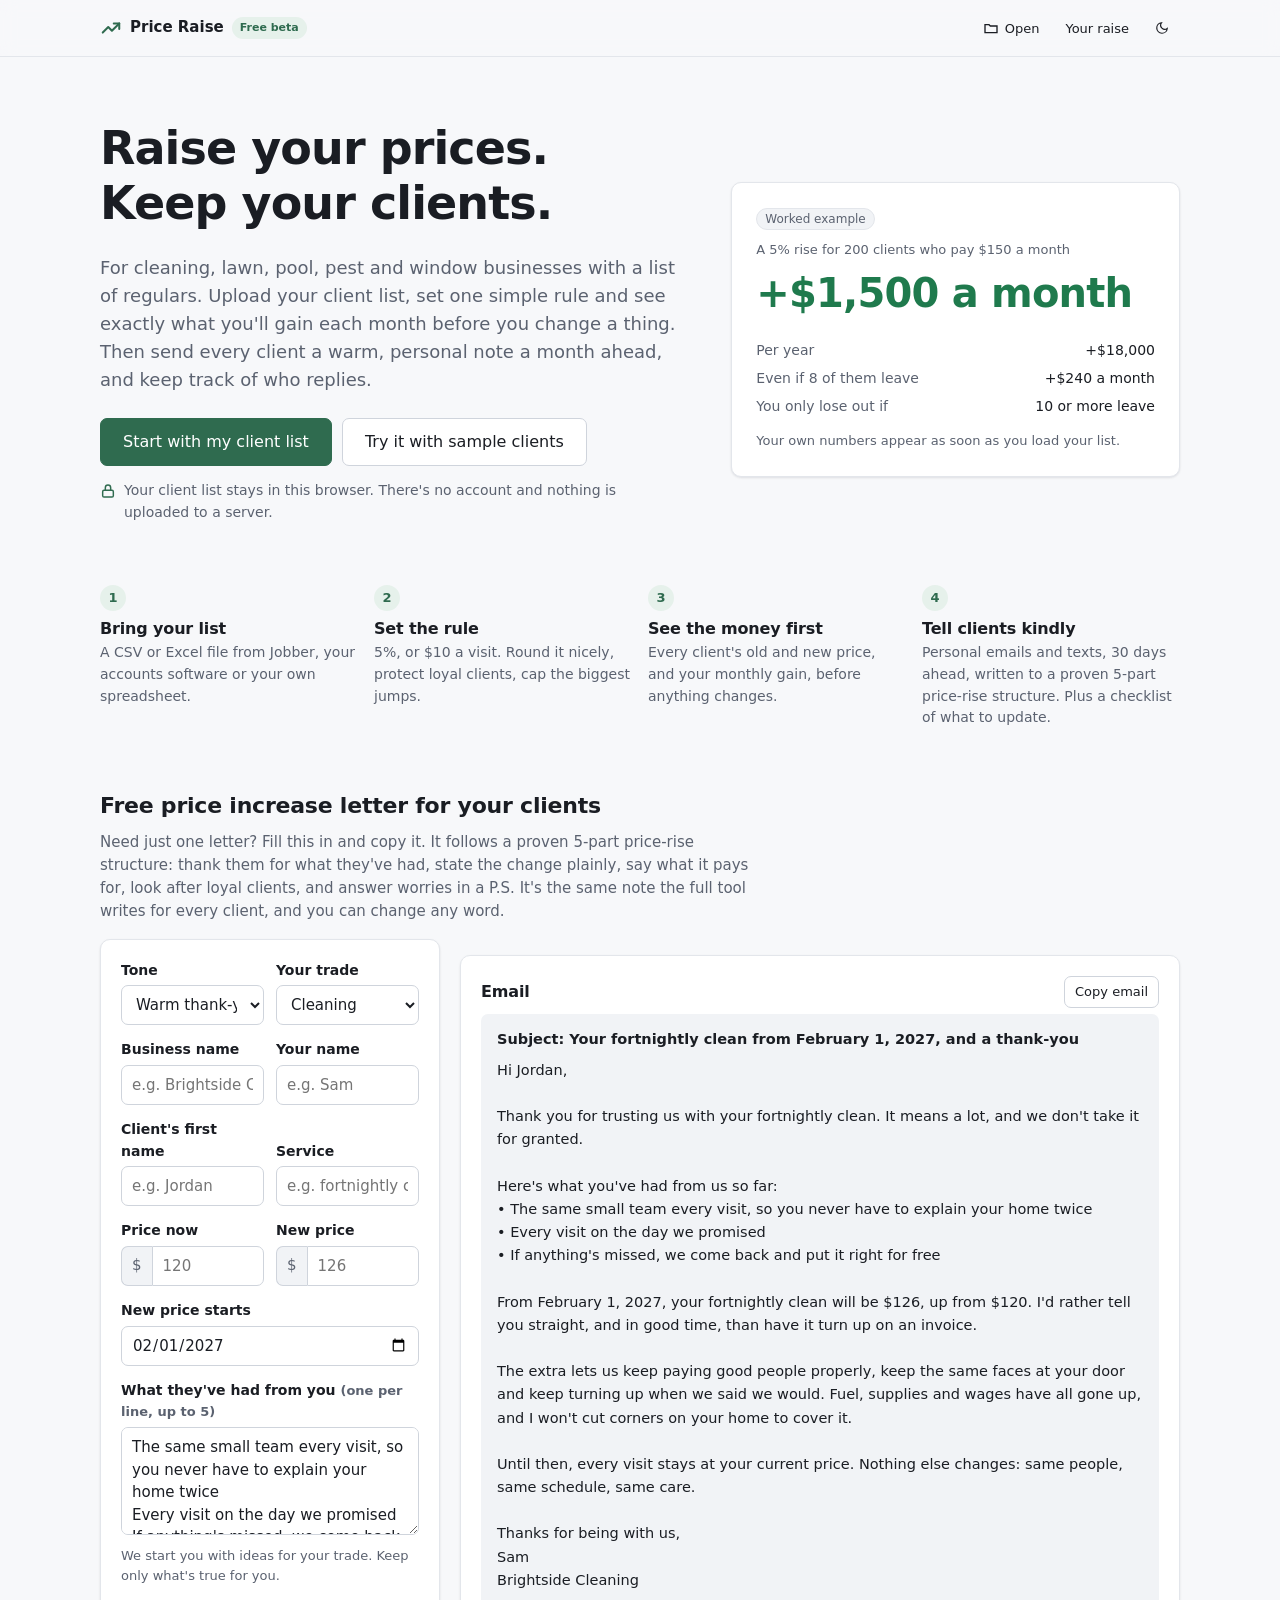
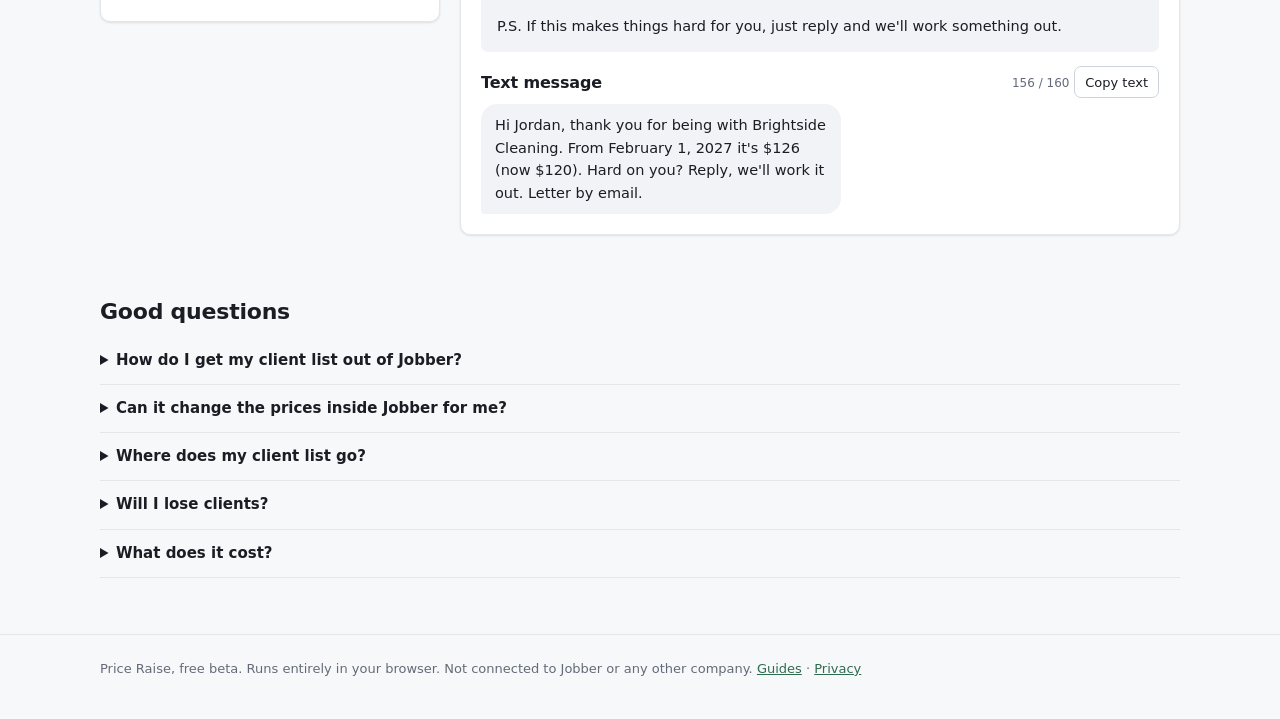
==== index.html @ 4182b781 "Publish Price Raise (built 2026-11-10)" ====
<!doctype html>
<html lang="en">
<head>
<meta charset="utf-8">
<meta name="viewport" content="width=device-width, initial-scale=1">
<title>Price Raise: raise prices for recurring clients, kindly</title>
<meta name="description" content="Raise prices across all your recurring clients in minutes. See the extra revenue first, send each client a warm, personal notice and track who pushes back. Free price increase letter generator included.">
<link rel="stylesheet" href="css/app.css">
<script>try { const t = localStorage.getItem('pr-theme'); if (t) document.documentElement.dataset.theme = t; } catch (e) {}</script>
<link rel="canonical" href="https://suhaibusiness.github.io/price-raise/">
<meta name="theme-color" content="#2f6b4f">
<link rel="icon" href="favicon.svg" type="image/svg+xml">
<link rel="apple-touch-icon" href="apple-touch-icon.png">
<meta property="og:type" content="website">
<meta property="og:site_name" content="Price Raise">
<meta property="og:title" content="Price Raise: raise prices for recurring clients, kindly">
<meta property="og:description" content="Raise prices across all your recurring clients in minutes. See the extra revenue first, send each client a warm, personal notice and track who pushes back. Free price increase letter generator included.">
<meta property="og:url" content="https://suhaibusiness.github.io/price-raise/">
<meta property="og:image" content="https://suhaibusiness.github.io/price-raise/og.png">
<meta property="og:image:width" content="1200">
<meta property="og:image:height" content="630">
<meta property="og:image:alt" content="Price Raise: Raise prices across your recurring clients kindly: see the money first, send personal notices, track the replies. Free beta.">
<meta name="twitter:card" content="summary_large_image">
<script type="application/ld+json">{"@context":"https://schema.org","@type":"SoftwareApplication","name":"Price Raise","description":"Raise prices across your recurring clients kindly: see the money first, send personal notices, track the replies. Free beta.","url":"https://suhaibusiness.github.io/price-raise/","applicationCategory":"BusinessApplication","operatingSystem":"Any (runs in a web browser)","isAccessibleForFree":true,"offers":{"@type":"Offer","price":"0","priceCurrency":"USD"},"creator":{"@type":"Person","name":"Suhaib Akmal"},"image":"https://suhaibusiness.github.io/price-raise/og.png"}</script>
</head>
<body>
<header class="top">
  <div class="wrap">
    <a class="brand" href="#/">
      <svg width="22" height="22" viewBox="0 0 24 24" fill="none" stroke="currentColor" stroke-width="2.2" stroke-linecap="round" stroke-linejoin="round" aria-hidden="true"><path d="M3 17l6-6 4 4 8-8"/><path d="M15 7h6v6"/></svg>
      Price Raise <span class="pill">Free beta</span>
    </a>
    <nav aria-label="Main">
      <span id="project-actions" class="hidden">
        <button class="btn ghost sm" id="save-project" title="Save your work as a file you can open later"><svg width="16" height="16" viewBox="0 0 24 24" fill="none" stroke="currentColor" stroke-width="2" aria-hidden="true"><path d="M12 3v12m0 0l-4-4m4 4l4-4M4 17v3h16v-3"/></svg><span class="lbl">Save</span></button>
      </span>
      <button class="btn ghost sm" id="open-project" title="Open a saved project file"><svg width="16" height="16" viewBox="0 0 24 24" fill="none" stroke="currentColor" stroke-width="2" aria-hidden="true"><path d="M3 7h6l2 2h10v10H3z"/></svg><span class="lbl">Open</span></button>
      <input type="file" id="project-file" accept=".json,application/json" class="hidden">
      <a class="btn ghost sm" href="#/app" id="nav-app"><span>Your raise</span></a>
      <button class="btn ghost sm icon-btn" id="theme" aria-label="Switch light or dark"><svg width="18" height="18" viewBox="0 0 24 24" fill="none" stroke="currentColor" stroke-width="2" aria-hidden="true"><path d="M21 12.8A9 9 0 1111.2 3a7 7 0 009.8 9.8z"/></svg></button>
    </nav>
  </div>
</header>

<main id="home">
  <div class="wrap">
    <section class="hero">
      <div>
        <h1>Raise your prices.<br>Keep your clients.</h1>
        <p class="lead">For cleaning, lawn, pool, pest and window businesses with a list of regulars. Upload your client list, set one simple rule and see exactly what you'll gain each month before you change a thing. Then send every client a warm, personal note a month ahead, and keep track of who replies.</p>
        <div class="ctas">
          <a class="btn primary lg" href="#/app">Start with my client list</a>
          <button class="btn lg" data-action="sample">Try it with sample clients</button>
        </div>
        <p class="privacy"><svg width="16" height="16" viewBox="0 0 24 24" fill="none" stroke="currentColor" stroke-width="2.2" aria-hidden="true"><rect x="4" y="11" width="16" height="10" rx="2"/><path d="M8 11V7a4 4 0 018 0v4"/></svg>
          <span>Your client list stays in this browser. There's no account and nothing is uploaded to a server.</span></p>
      </div>
      <div class="card promise" aria-label="Worked example">
        <span class="chip">Worked example</span>
        <p class="muted small" style="margin:10px 0 2px">A 5% rise for 200 clients who pay $150 a month</p>
        <div class="big num">+$1,500 a month</div>
        <dl class="num">
          <dt>Per year</dt><dd>+$18,000</dd>
          <dt>Even if 8 of them leave</dt><dd>+$240 a month</dd>
          <dt>You only lose out if</dt><dd>10 or more leave</dd>
        </dl>
        <p class="muted small" style="margin:14px 0 0">Your own numbers appear as soon as you load your list.</p>
      </div>
    </section>

    <ol class="steps4">
      <li><h3>Bring your list</h3><p>A CSV or Excel file from Jobber, your accounts software or your own spreadsheet.</p></li>
      <li><h3>Set the rule</h3><p>5%, or $10 a visit. Round it nicely, protect loyal clients, cap the biggest jumps.</p></li>
      <li><h3>See the money first</h3><p>Every client's old and new price, and your monthly gain, before anything changes.</p></li>
      <li><h3>Tell clients kindly</h3><p>Personal emails and texts, 30 days ahead, written to a proven 5-part price-rise structure. Plus a checklist of what to update.</p></li>
    </ol>

    <section class="block" id="letter">
      <h2>Free price increase letter for your clients</h2>
      <p class="muted" style="max-width:44em">Need just one letter? Fill this in and copy it. It follows a proven 5-part price-rise structure: thank them for what they've had, state the change plainly, say what it pays for, look after loyal clients, and answer worries in a P.S. It's the same note the full tool writes for every client, and you can change any word.</p>
      <div class="gen">
        <form class="card" id="gen-form" autocomplete="off">
          <div class="row">
            <div class="field"><label for="g-tone">Tone</label><select id="g-tone"></select></div>
            <div class="field"><label for="g-trade">Your trade</label><select id="g-trade"></select></div>
          </div>
          <div class="row">
            <div class="field"><label for="g-business">Business name</label><input type="text" id="g-business" placeholder="e.g. Brightside Cleaning"></div>
            <div class="field"><label for="g-owner">Your name</label><input type="text" id="g-owner" placeholder="e.g. Sam"></div>
          </div>
          <div class="row">
            <div class="field"><label for="g-first">Client's first name</label><input type="text" id="g-first" placeholder="e.g. Jordan"></div>
            <div class="field"><label for="g-service">Service</label><input type="text" id="g-service" placeholder="e.g. fortnightly clean"></div>
          </div>
          <div class="row">
            <div class="field"><label for="g-old">Price now</label><div class="prefix"><span>$</span><input type="number" id="g-old" min="0" step="0.01" placeholder="120"></div></div>
            <div class="field"><label for="g-new">New price</label><div class="prefix"><span>$</span><input type="number" id="g-new" min="0" step="0.01" placeholder="126"></div></div>
          </div>
          <div class="field"><label for="g-date">New price starts</label><input type="date" id="g-date"></div>
          <div class="field"><label for="g-wins">What they've had from you <span class="muted small">(one per line, up to 5)</span></label><textarea id="g-wins" rows="4"></textarea><div class="hint">We start you with ideas for your trade. Keep only what's true for you.</div></div>
        </form>
        <div class="card" aria-live="polite">
          <div class="copy-row" style="margin-top:0"><h3 style="margin:0">Email</h3><button class="btn sm" type="button" data-copy="gen-email">Copy email</button></div>
          <div class="letter" id="gen-email"></div>
          <div class="copy-row"><h3 style="margin:0">Text message</h3><span><span class="count" id="gen-sms-count"></span> <button class="btn sm" type="button" data-copy="gen-sms">Copy text</button></span></div>
          <div class="sms-bubble" id="gen-sms"></div>
        </div>
      </div>
    </section>

    <section class="block faq">
      <h2>Good questions</h2>
      <details><summary>How do I get my client list out of Jobber?</summary>
        <p>Jobber's client export doesn't include prices, because prices live on your recurring jobs. Use the Recurring Jobs report instead: Insights, then Reports, then Recurring jobs, then Export to CSV. Jobber emails you the file. Load it here and the columns are matched for you.</p></details>
      <details><summary>Can it change the prices inside Jobber for me?</summary>
        <p>Not yet. Jobber's help pages don't describe a way to update existing recurring job prices by import, so we won't pretend. You get a checklist of exactly which clients to edit, to what price and from which date.</p></details>
      <details><summary>Where does my client list go?</summary>
        <p>Nowhere. Everything runs in your browser. Your work is kept on this computer, and you can save it as a project file to open again later.</p></details>
      <details><summary>Will I lose clients?</summary>
        <p>Some owners lose one or two. The churn check shows how many could leave before the raise stops paying off, so you can choose a number you're comfortable with. A kind note sent early makes the biggest difference.</p></details>
      <details><summary>What does it cost?</summary>
        <p>It's free while it's in beta.</p></details>
    </section>
  </div>
  <footer><div class="wrap">Price Raise, free beta. Runs entirely in your browser. Not connected to Jobber or any other company. <a href="guides/">Guides</a> · <a href="privacy.html">Privacy</a></div></footer>
</main>

<main id="app" class="app hidden">
  <div class="wrap">
    <ol class="stepper" id="stepper" aria-label="Steps"></ol>
    <div id="sample-banner" class="sample-banner hidden" role="status"></div>
    <div id="panel"></div>
  </div>
</main>

<div id="print-summary"></div>
<div id="toast" class="toast hidden" role="status" aria-live="polite"></div>
<script type="module" src="js/app.js"></script>
</body>
</html>
---- css/app.css ----
:root {
  --bg: #f7f8fa; --surface: #ffffff; --surface-2: #f1f3f6; --line: #e3e6eb; --line-strong: #cfd4dc;
  --text: #1a1d23; --text-2: #5b6270; --text-3: #646b78;
  --accent: #2f6b4f; --accent-2: #24543e; --accent-soft: #e6f1eb; --on-accent: #ffffff;
  --gain: #1f7a4d; --loss: #b4442f; --warn: #94600a; --warn-soft: #fbf1dc; --info-soft: #eaf0fb; --info: #2c5aa0;
  --radius: 10px; --radius-sm: 7px; --shadow: 0 1px 2px rgba(16,24,40,.05), 0 1px 3px rgba(16,24,40,.06);
  --font: ui-sans-serif, system-ui, -apple-system, "Segoe UI", Roboto, "Helvetica Neue", Arial, sans-serif;
  --mono: ui-monospace, "SF Mono", Consolas, monospace;
  color-scheme: light;
}
@media (prefers-color-scheme: dark) {
  :root:not([data-theme="light"]) {
    --bg: #111317; --surface: #181b20; --surface-2: #1f232a; --line: #2a2f37; --line-strong: #3a414c;
    --text: #e8eaee; --text-2: #a7aebb; --text-3: #8e95a3;
    --accent: #5fbf8f; --accent-2: #7fd3a8; --accent-soft: #19302a; --on-accent: #0c1a13;
    --gain: #6fd19d; --loss: #f08a74; --warn: #e8b85a; --warn-soft: #2e2615; --info-soft: #182338; --info: #8db2ec;
    --shadow: 0 1px 2px rgba(0,0,0,.3);
    color-scheme: dark;
  }
}
:root[data-theme="dark"] {
  --bg: #111317; --surface: #181b20; --surface-2: #1f232a; --line: #2a2f37; --line-strong: #3a414c;
  --text: #e8eaee; --text-2: #a7aebb; --text-3: #8e95a3;
  --accent: #5fbf8f; --accent-2: #7fd3a8; --accent-soft: #19302a; --on-accent: #0c1a13;
  --gain: #6fd19d; --loss: #f08a74; --warn: #e8b85a; --warn-soft: #2e2615; --info-soft: #182338; --info: #8db2ec;
  --shadow: 0 1px 2px rgba(0,0,0,.3);
  color-scheme: dark;
}

* { box-sizing: border-box; }
html { -webkit-text-size-adjust: 100%; }
body { margin: 0; background: var(--bg); color: var(--text); font: 15px/1.55 var(--font); }
a { color: var(--accent); }
h1, h2, h3 { line-height: 1.2; margin: 0 0 .5em; letter-spacing: -.01em; }
h1 { font-size: clamp(30px, 5vw, 46px); letter-spacing: -.02em; }
h2 { font-size: 22px; }
h3 { font-size: 16px; }
p { margin: 0 0 1em; }
.muted { color: var(--text-2); }
.small { font-size: 13px; }
.num { font-variant-numeric: tabular-nums; }
.gain { color: var(--gain); }
.loss { color: var(--loss); }
.hidden { display: none !important; }
:focus-visible { outline: 2px solid var(--accent); outline-offset: 2px; }
.sr-only { position: absolute; width: 1px; height: 1px; overflow: hidden; clip: rect(0 0 0 0); white-space: nowrap; }

.wrap { max-width: 1120px; margin: 0 auto; padding: 0 20px; }

/* header */
.top { position: sticky; top: 0; z-index: 20; background: color-mix(in srgb, var(--bg) 88%, transparent);
  backdrop-filter: blur(8px); border-bottom: 1px solid var(--line); }
.top .wrap { display: flex; align-items: center; gap: 12px; height: 56px; }
.brand { display: flex; align-items: center; gap: 8px; white-space: nowrap; flex-shrink: 0; font-weight: 650; color: var(--text); text-decoration: none; }
.brand svg { color: var(--accent); }
.pill { font-size: 11px; font-weight: 600; padding: 2px 8px; border-radius: 99px; background: var(--accent-soft); color: var(--accent); }
.top nav { margin-left: auto; display: flex; align-items: center; gap: 4px; }

/* buttons and fields */
.btn { display: inline-flex; align-items: center; justify-content: center; gap: 6px; min-height: 40px; padding: 8px 16px;
  border-radius: var(--radius-sm); border: 1px solid var(--line-strong); background: var(--surface); color: var(--text);
  font: 500 14px var(--font); cursor: pointer; text-decoration: none; white-space: nowrap; }
.btn:hover { background: var(--surface-2); }
.btn.primary { background: var(--accent); border-color: var(--accent); color: var(--on-accent); }
.btn.primary:hover { background: var(--accent-2); border-color: var(--accent-2); }
.btn.ghost { border-color: transparent; background: transparent; }
.btn.ghost:hover { background: var(--surface-2); }
.btn.sm { min-height: 32px; padding: 4px 10px; font-size: 13px; }
.btn.lg { min-height: 48px; padding: 10px 22px; font-size: 16px; }
.btn:disabled { opacity: .5; cursor: not-allowed; }
.icon-btn { width: 36px; padding: 0; }
input[type=text], input[type=number], input[type=date], input[type=email], input[type=search], select, textarea {
  font: 15px var(--font); color: var(--text); background: var(--surface); border: 1px solid var(--line-strong);
  border-radius: var(--radius-sm); padding: 8px 10px; min-height: 40px; width: 100%; }
textarea { line-height: 1.5; resize: vertical; }
input:focus, select:focus, textarea:focus { outline: 2px solid color-mix(in srgb, var(--accent) 45%, transparent); border-color: var(--accent); }
label { display: block; font-weight: 550; font-size: 14px; margin-bottom: 4px; }
.field { margin-bottom: 14px; }
.field .hint { font-weight: 400; color: var(--text-2); font-size: 13px; margin-top: 4px; }
.row { display: flex; gap: 12px; flex-wrap: wrap; align-items: flex-end; }
.row > * { flex: 1 1 140px; }
.row.tight > * { flex: 0 1 auto; }
.inline-input { display: flex; align-items: stretch; }
.inline-input input { border-top-right-radius: 0; border-bottom-right-radius: 0; }
.inline-input select { width: auto; border-top-left-radius: 0; border-bottom-left-radius: 0; border-left: 0; background: var(--surface-2); }
.prefix { display: flex; align-items: center; }
.prefix span { padding: 0 10px; min-height: 40px; display: flex; align-items: center; border: 1px solid var(--line-strong); border-right: 0;
  border-radius: var(--radius-sm) 0 0 var(--radius-sm); background: var(--surface-2); color: var(--text-2); }
.prefix input { border-top-left-radius: 0; border-bottom-left-radius: 0; }
.radio { display: flex; gap: 8px; align-items: flex-start; font-weight: 400; margin-bottom: 8px; cursor: pointer; }
.radio input { margin-top: 4px; accent-color: var(--accent); }
input[type=checkbox] { width: 18px; height: 18px; accent-color: var(--accent); }
input[type=range] { width: 100%; accent-color: var(--accent); }

.card { background: var(--surface); border: 1px solid var(--line); border-radius: var(--radius); padding: 20px; box-shadow: var(--shadow); }
.card + .card { margin-top: 16px; }
.note { border-radius: var(--radius-sm); padding: 10px 14px; background: var(--info-soft); color: var(--text); font-size: 14px; margin-bottom: 16px; }
.note.warn { background: var(--warn-soft); }
.note strong { font-weight: 600; }
.chip { display: inline-block; font-size: 12px; padding: 1px 8px; border-radius: 99px; background: var(--surface-2); color: var(--text-2); border: 1px solid var(--line); }
.chip.warn { background: var(--warn-soft); color: var(--warn); border-color: transparent; }

/* landing */
.hero { padding: 64px 0 40px; display: grid; grid-template-columns: 1.3fr 1fr; gap: 48px; align-items: center; }
.hero p.lead { font-size: 18px; color: var(--text-2); max-width: 34em; }
.hero .ctas { display: flex; gap: 10px; flex-wrap: wrap; margin: 24px 0 14px; }
.privacy { display: flex; gap: 8px; align-items: flex-start; font-size: 14px; color: var(--text-2); }
.privacy svg { flex: none; margin-top: 3px; color: var(--accent); }
.promise { padding: 24px; }
.promise .big { font-size: 40px; font-weight: 700; letter-spacing: -.02em; color: var(--gain); }
.promise dl { display: grid; grid-template-columns: 1fr auto; gap: 6px 16px; margin: 16px 0 0; font-size: 14px; }
.promise dt { color: var(--text-2); }
.promise dd { margin: 0; text-align: right; }
.steps4 { display: grid; grid-template-columns: repeat(4, 1fr); gap: 16px; margin: 8px 0 56px; padding: 0; list-style: none; counter-reset: s; }
.steps4 li { counter-increment: s; }
.steps4 li::before { content: counter(s); display: inline-grid; place-items: center; width: 26px; height: 26px; border-radius: 50%;
  background: var(--accent-soft); color: var(--accent); font-weight: 650; font-size: 13px; margin-bottom: 8px; }
.steps4 h3 { margin-bottom: 4px; }
.steps4 p { color: var(--text-2); font-size: 14px; margin: 0; }
section.block { padding: 8px 0 56px; }
.gen { display: grid; grid-template-columns: 340px 1fr; gap: 20px; align-items: start; }
.letter { white-space: pre-wrap; font-size: 14.5px; line-height: 1.6; background: var(--surface-2); border-radius: var(--radius-sm); padding: 14px 16px; margin: 0; font-family: var(--font); }
.letter-subject { font-weight: 600; margin-bottom: 8px; }
.copy-row { display: flex; justify-content: space-between; align-items: center; gap: 8px; margin: 14px 0 6px; }
.faq details { border-bottom: 1px solid var(--line); padding: 12px 0; }
.faq summary { cursor: pointer; font-weight: 550; }
.faq p { margin: 8px 0 0; color: var(--text-2); }
footer { border-top: 1px solid var(--line); padding: 24px 0 40px; color: var(--text-3); font-size: 13px; }

/* app */
.app { padding: 24px 0 64px; }
.stepper { display: flex; gap: 4px; overflow-x: auto; padding: 4px; margin: 0 0 20px; list-style: none; background: var(--surface);
  border: 1px solid var(--line); border-radius: var(--radius); scrollbar-width: none; }
.stepper button { display: flex; align-items: center; gap: 8px; border: 0; background: transparent; color: var(--text-2); font: 500 14px var(--font);
  padding: 8px 12px; border-radius: var(--radius-sm); cursor: pointer; white-space: nowrap; min-height: 40px; }
.stepper button .n { display: inline-grid; place-items: center; width: 22px; height: 22px; border-radius: 50%; border: 1px solid var(--line-strong); font-size: 12px; }
.stepper button[aria-current="step"] { background: var(--accent-soft); color: var(--text); }
.stepper button[aria-current="step"] .n { background: var(--accent); border-color: var(--accent); color: var(--on-accent); }
.stepper button:disabled { opacity: .45; cursor: not-allowed; }
.panel-head { display: flex; justify-content: space-between; align-items: flex-end; gap: 16px; flex-wrap: wrap; margin-bottom: 16px; }
.panel-head p { margin: 0; color: var(--text-2); }
.panel-foot { display: flex; justify-content: space-between; gap: 12px; margin-top: 20px; flex-wrap: wrap; }
.sample-banner { display: flex; gap: 10px; align-items: center; justify-content: space-between; flex-wrap: wrap; background: var(--warn-soft);
  border-radius: var(--radius-sm); padding: 8px 14px; margin-bottom: 16px; font-size: 14px; }

.drop { border: 2px dashed var(--line-strong); border-radius: var(--radius); padding: 36px 20px; text-align: center; background: var(--surface); cursor: pointer; }
.drop.over { border-color: var(--accent); background: var(--accent-soft); }
.drop p { margin: 6px 0 0; color: var(--text-2); }
.import-grid { display: grid; grid-template-columns: 1.4fr 1fr; gap: 16px; align-items: start; }
.map-table { width: 100%; border-collapse: collapse; }
.map-table td { padding: 6px 0; vertical-align: middle; border-bottom: 1px solid var(--line); }
.map-table td:first-child { width: 38%; font-weight: 550; font-size: 14px; padding-right: 12px; }
.map-table .eg { display: block; font-size: 12px; color: var(--text-3); margin-top: 2px; white-space: nowrap; overflow: hidden; text-overflow: ellipsis; max-width: 360px; }
.req { color: var(--loss); }
.checks { list-style: none; padding: 0; margin: 0; }
.checks li { display: flex; gap: 8px; padding: 6px 0; font-size: 14px; }
.checks li::before { content: "✓"; color: var(--gain); font-weight: 700; }
.checks li.warn::before { content: "!"; color: var(--warn); width: 10px; text-align: center; }

.rules-grid { display: grid; grid-template-columns: 1fr 300px; gap: 16px; align-items: start; }
.sticky { position: sticky; top: 72px; }
.rule { border: 1px solid var(--line); border-radius: var(--radius-sm); padding: 14px; margin-bottom: 12px; background: var(--surface); }
.rule-head { display: flex; gap: 8px; align-items: center; justify-content: space-between; margin-bottom: 10px; }
.tag-list { display: flex; flex-wrap: wrap; gap: 6px 14px; }
.tag-list label { display: flex; gap: 6px; align-items: center; font-weight: 400; margin: 0; }

.stats { display: grid; grid-template-columns: repeat(4, 1fr); gap: 12px; margin-bottom: 16px; }
.stat { background: var(--surface); border: 1px solid var(--line); border-radius: var(--radius); padding: 14px 16px; }
.stat .k { font-size: 13px; color: var(--text-2); }
.stat .v { font-size: 26px; font-weight: 650; letter-spacing: -.01em; font-variant-numeric: tabular-nums; }
.stat .s { font-size: 13px; color: var(--text-3); }
.stat.hl { border-color: color-mix(in srgb, var(--gain) 40%, var(--line)); background: color-mix(in srgb, var(--gain) 7%, var(--surface)); }
.churn { display: grid; grid-template-columns: 1fr 1.3fr; gap: 20px; align-items: center; }
.churn .answer { font-size: 18px; }
.toolbar { display: flex; gap: 8px; flex-wrap: wrap; margin-bottom: 10px; align-items: center; }
.toolbar input[type=search] { flex: 1 1 200px; width: auto; }
.toolbar select { width: auto; }
.table-wrap { overflow-x: auto; border: 1px solid var(--line); border-radius: var(--radius); background: var(--surface); }
table.data { width: 100%; border-collapse: collapse; font-size: 14px; }
table.data th, table.data td { padding: 8px 10px; border-bottom: 1px solid var(--line); text-align: left; white-space: nowrap; }
table.data th { font-size: 12px; font-weight: 600; color: var(--text-2); background: var(--surface-2); position: sticky; top: 0; }
table.data th button { all: unset; cursor: pointer; display: inline-flex; gap: 4px; align-items: center; min-height: 32px; }
table.data th button:focus-visible { outline: 2px solid var(--accent); }
table.data td.r, table.data th.r { text-align: right; }
table.data tr.off td { color: var(--text-3); }
table.data td .sub { display: block; font-size: 12px; color: var(--text-3); }
table.data input.ov { width: 92px; min-height: 32px; padding: 4px 8px; text-align: right; font-variant-numeric: tabular-nums; }
table.data input.ov.changed { border-color: var(--info); background: var(--info-soft); }
table.data select, table.data input.note-in { min-height: 32px; padding: 4px 8px; font-size: 14px; }
table.data input.note-in { min-width: 200px; }
.more { text-align: center; padding: 12px; }

.notice-grid { display: grid; grid-template-columns: 1fr 1fr; gap: 16px; align-items: start; }
.tabs { display: flex; gap: 4px; border-bottom: 1px solid var(--line); margin-bottom: 14px; overflow-x: auto; }
.tabs button { border: 0; background: none; padding: 10px 12px; font: 500 14px var(--font); color: var(--text-2); border-bottom: 2px solid transparent; cursor: pointer; white-space: nowrap; }
.tabs button[aria-selected="true"] { color: var(--text); border-color: var(--accent); }
.chips { display: flex; flex-wrap: wrap; gap: 6px; margin: 4px 0 12px; }
.chips button { font: 12px var(--mono); padding: 3px 8px; min-height: 32px; border-radius: 6px; border: 1px solid var(--line-strong); background: var(--surface-2); color: var(--text); cursor: pointer; }
.sms-bubble { background: var(--surface-2); border-radius: 16px 16px 16px 4px; padding: 10px 14px; font-size: 14.5px; max-width: 360px; }
.count { font-size: 12px; color: var(--text-3); }
.count.over { color: var(--loss); font-weight: 600; }
.pick { display: flex; gap: 6px; align-items: center; }
.pick select { flex: 1; }

.export-grid { display: grid; grid-template-columns: repeat(2, 1fr); gap: 16px; }
.export-grid .card { margin: 0; display: flex; flex-direction: column; }
.export-grid .card p { color: var(--text-2); font-size: 14px; flex: 1; }
.export-grid .card .btn { align-self: flex-start; }

.reply-sum { font-size: 20px; margin: 0 0 4px; }
.bar { height: 10px; border-radius: 99px; background: var(--surface-2); overflow: hidden; display: flex; margin: 12px 0 8px; }
.bar span { display: block; height: 100%; }
.legend { display: flex; flex-wrap: wrap; gap: 6px 16px; font-size: 13px; color: var(--text-2); }
.legend i { display: inline-block; width: 10px; height: 10px; border-radius: 3px; margin-right: 6px; vertical-align: -1px; }
.st-accepted { background: var(--gain); } .st-waiting { background: var(--line-strong); } .st-pushback { background: var(--warn); }
.st-kept { background: var(--info); } .st-left { background: var(--loss); }

.toast { position: fixed; left: 50%; bottom: 24px; transform: translateX(-50%); background: var(--text); color: var(--bg); padding: 10px 16px;
  border-radius: var(--radius-sm); font-size: 14px; z-index: 50; box-shadow: 0 4px 16px rgba(0,0,0,.2); max-width: calc(100% - 32px); }
#print-summary { display: none; }

@media (max-width: 900px) {
  .hero, .gen, .import-grid, .rules-grid, .notice-grid, .churn { grid-template-columns: minmax(0, 1fr); }
  .hero { padding-top: 36px; gap: 28px; }
  .steps4, .stats { grid-template-columns: repeat(2, 1fr); }
  .sticky { position: static; }
}
@media (max-width: 560px) {
  .wrap { padding: 0 16px; }
  .steps4, .export-grid { grid-template-columns: 1fr; }
  .stat .v { font-size: 22px; }
  .card { padding: 16px; }
  .top nav .btn .lbl { display: none; }
  .map-table, .map-table tbody { display: block; }
  .map-table td { display: block; width: 100% !important; border: 0; padding: 2px 0 !important; }
  .map-table .eg { max-width: 100%; }
  .map-table tr { display: block; border-bottom: 1px solid var(--line); padding: 8px 0; }
  .stepper button .t { display: none; }
  .stepper button[aria-current="step"] .t { display: inline; }
}
@media (max-width: 420px) {
  .brand .pill { display: none; }
}

@media print {
  body { background: #fff; color: #000; font-size: 12pt; }
  body > *:not(#print-summary) { display: none !important; }
  #print-summary { display: block !important; }
  #print-summary h1 { font-size: 20pt; }
  #print-summary table { width: 100%; border-collapse: collapse; margin: 8pt 0 14pt; }
  #print-summary td, #print-summary th { border-bottom: 1px solid #ccc; padding: 4pt 6pt; text-align: left; font-size: 10.5pt; }
  #print-summary .r { text-align: right; }
  #print-summary .big { font-size: 26pt; font-weight: 700; }
  @page { margin: 16mm; }
}
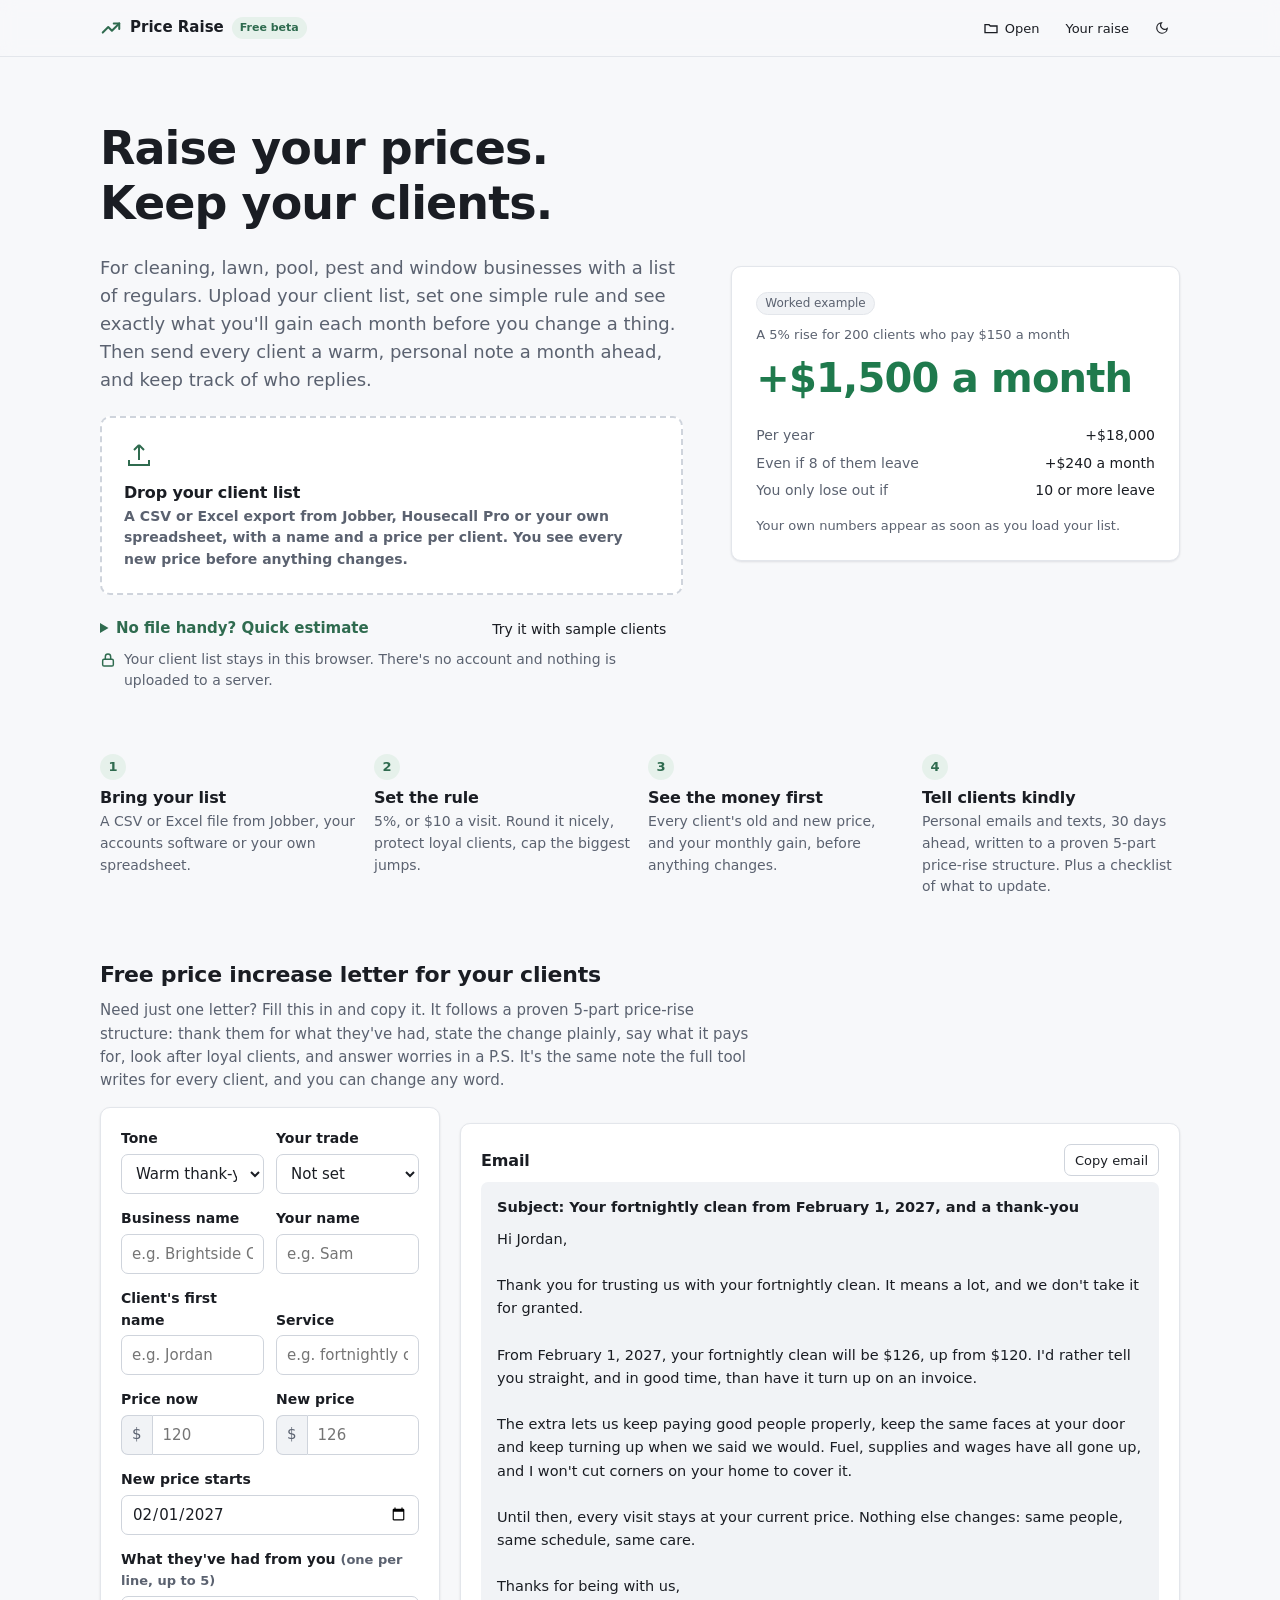
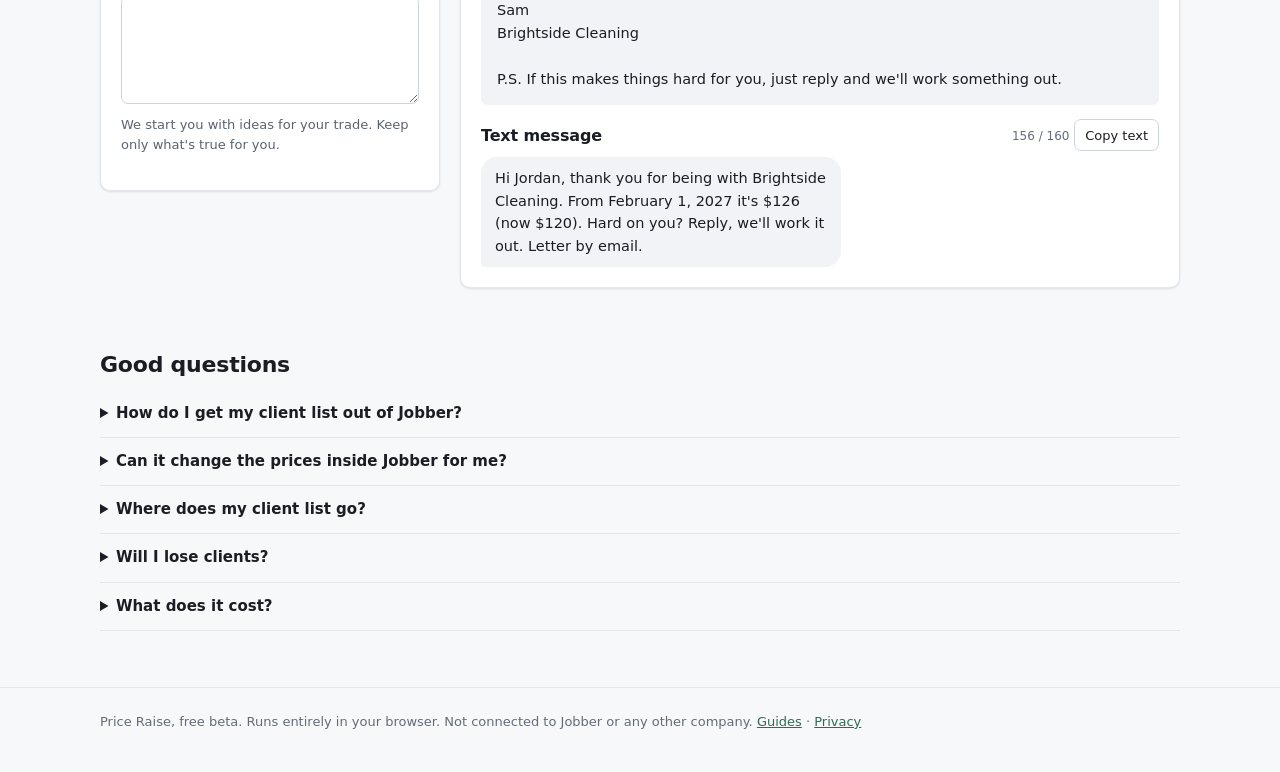
==== commit 8c45a489: "Publish Price Raise (built 2026-11-23)" ====
--- a/index.html
+++ b/index.html
@@ -48,9 +48,23 @@
       <div>
         <h1>Raise your prices.<br>Keep your clients.</h1>
         <p class="lead">For cleaning, lawn, pool, pest and window businesses with a list of regulars. Upload your client list, set one simple rule and see exactly what you'll gain each month before you change a thing. Then send every client a warm, personal note a month ahead, and keep track of who replies.</p>
-        <div class="ctas">
-          <a class="btn primary lg" href="#/app">Start with my client list</a>
-          <button class="btn lg" data-action="sample">Try it with sample clients</button>
+        <label class="drop home-drop" id="home-drop" for="home-file">
+          <svg width="30" height="30" viewBox="0 0 24 24" fill="none" stroke="currentColor" stroke-width="1.6" aria-hidden="true" style="color:var(--accent)"><path d="M12 16V4m0 0l-4 4m4-4l4 4"/><path d="M4 16v4h16v-4"/></svg>
+          <h3>Drop your client list</h3>
+          <p>A CSV or Excel export from Jobber, Housecall Pro or your own spreadsheet, with a name and a price per client. You see every new price before anything changes.</p>
+          <input type="file" id="home-file" class="sr-only" accept=".csv,.txt,.xlsx,.xls,text/csv,application/vnd.openxmlformats-officedocument.spreadsheetml.sheet,application/vnd.ms-excel">
+        </label>
+        <div id="home-file-error" class="note warn hidden" role="alert"></div>
+        <div class="home-more">
+          <details class="estimate" id="estimate"><summary>No file handy? Quick estimate</summary>
+            <div class="qe-row">
+              <div class="field"><label for="qe-clients">Regular clients</label><input type="text" inputmode="numeric" id="qe-clients" placeholder="200"></div>
+              <div class="field"><label for="qe-price">Average price a month</label><input type="text" inputmode="decimal" id="qe-price" placeholder="150"></div>
+              <div class="field"><label for="qe-rise">Rise (%)</label><input type="text" inputmode="decimal" id="qe-rise" placeholder="5"></div>
+            </div>
+            <p class="small" id="qe-out" aria-live="polite">Fill in all three to see it.</p>
+          </details>
+          <button class="btn ghost" data-action="sample">Try it with sample clients</button>
         </div>
         <p class="privacy"><svg width="16" height="16" viewBox="0 0 24 24" fill="none" stroke="currentColor" stroke-width="2.2" aria-hidden="true"><rect x="4" y="11" width="16" height="10" rx="2"/><path d="M8 11V7a4 4 0 018 0v4"/></svg>
           <span>Your client list stays in this browser. There's no account and nothing is uploaded to a server.</span></p>
--- a/css/app.css
+++ b/css/app.css
@@ -1,255 +1,275 @@
-:root {
-  --bg: #f7f8fa; --surface: #ffffff; --surface-2: #f1f3f6; --line: #e3e6eb; --line-strong: #cfd4dc;
-  --text: #1a1d23; --text-2: #5b6270; --text-3: #646b78;
-  --accent: #2f6b4f; --accent-2: #24543e; --accent-soft: #e6f1eb; --on-accent: #ffffff;
-  --gain: #1f7a4d; --loss: #b4442f; --warn: #94600a; --warn-soft: #fbf1dc; --info-soft: #eaf0fb; --info: #2c5aa0;
-  --radius: 10px; --radius-sm: 7px; --shadow: 0 1px 2px rgba(16,24,40,.05), 0 1px 3px rgba(16,24,40,.06);
-  --font: ui-sans-serif, system-ui, -apple-system, "Segoe UI", Roboto, "Helvetica Neue", Arial, sans-serif;
-  --mono: ui-monospace, "SF Mono", Consolas, monospace;
-  color-scheme: light;
-}
-@media (prefers-color-scheme: dark) {
-  :root:not([data-theme="light"]) {
-    --bg: #111317; --surface: #181b20; --surface-2: #1f232a; --line: #2a2f37; --line-strong: #3a414c;
-    --text: #e8eaee; --text-2: #a7aebb; --text-3: #8e95a3;
-    --accent: #5fbf8f; --accent-2: #7fd3a8; --accent-soft: #19302a; --on-accent: #0c1a13;
-    --gain: #6fd19d; --loss: #f08a74; --warn: #e8b85a; --warn-soft: #2e2615; --info-soft: #182338; --info: #8db2ec;
-    --shadow: 0 1px 2px rgba(0,0,0,.3);
-    color-scheme: dark;
-  }
-}
-:root[data-theme="dark"] {
-  --bg: #111317; --surface: #181b20; --surface-2: #1f232a; --line: #2a2f37; --line-strong: #3a414c;
-  --text: #e8eaee; --text-2: #a7aebb; --text-3: #8e95a3;
-  --accent: #5fbf8f; --accent-2: #7fd3a8; --accent-soft: #19302a; --on-accent: #0c1a13;
-  --gain: #6fd19d; --loss: #f08a74; --warn: #e8b85a; --warn-soft: #2e2615; --info-soft: #182338; --info: #8db2ec;
-  --shadow: 0 1px 2px rgba(0,0,0,.3);
-  color-scheme: dark;
-}
-
-* { box-sizing: border-box; }
-html { -webkit-text-size-adjust: 100%; }
-body { margin: 0; background: var(--bg); color: var(--text); font: 15px/1.55 var(--font); }
-a { color: var(--accent); }
-h1, h2, h3 { line-height: 1.2; margin: 0 0 .5em; letter-spacing: -.01em; }
-h1 { font-size: clamp(30px, 5vw, 46px); letter-spacing: -.02em; }
-h2 { font-size: 22px; }
-h3 { font-size: 16px; }
-p { margin: 0 0 1em; }
-.muted { color: var(--text-2); }
-.small { font-size: 13px; }
-.num { font-variant-numeric: tabular-nums; }
-.gain { color: var(--gain); }
-.loss { color: var(--loss); }
-.hidden { display: none !important; }
-:focus-visible { outline: 2px solid var(--accent); outline-offset: 2px; }
-.sr-only { position: absolute; width: 1px; height: 1px; overflow: hidden; clip: rect(0 0 0 0); white-space: nowrap; }
-
-.wrap { max-width: 1120px; margin: 0 auto; padding: 0 20px; }
-
-/* header */
-.top { position: sticky; top: 0; z-index: 20; background: color-mix(in srgb, var(--bg) 88%, transparent);
-  backdrop-filter: blur(8px); border-bottom: 1px solid var(--line); }
-.top .wrap { display: flex; align-items: center; gap: 12px; height: 56px; }
-.brand { display: flex; align-items: center; gap: 8px; white-space: nowrap; flex-shrink: 0; font-weight: 650; color: var(--text); text-decoration: none; }
-.brand svg { color: var(--accent); }
-.pill { font-size: 11px; font-weight: 600; padding: 2px 8px; border-radius: 99px; background: var(--accent-soft); color: var(--accent); }
-.top nav { margin-left: auto; display: flex; align-items: center; gap: 4px; }
-
-/* buttons and fields */
-.btn { display: inline-flex; align-items: center; justify-content: center; gap: 6px; min-height: 40px; padding: 8px 16px;
-  border-radius: var(--radius-sm); border: 1px solid var(--line-strong); background: var(--surface); color: var(--text);
-  font: 500 14px var(--font); cursor: pointer; text-decoration: none; white-space: nowrap; }
-.btn:hover { background: var(--surface-2); }
-.btn.primary { background: var(--accent); border-color: var(--accent); color: var(--on-accent); }
-.btn.primary:hover { background: var(--accent-2); border-color: var(--accent-2); }
-.btn.ghost { border-color: transparent; background: transparent; }
-.btn.ghost:hover { background: var(--surface-2); }
-.btn.sm { min-height: 32px; padding: 4px 10px; font-size: 13px; }
-.btn.lg { min-height: 48px; padding: 10px 22px; font-size: 16px; }
-.btn:disabled { opacity: .5; cursor: not-allowed; }
-.icon-btn { width: 36px; padding: 0; }
-input[type=text], input[type=number], input[type=date], input[type=email], input[type=search], select, textarea {
-  font: 15px var(--font); color: var(--text); background: var(--surface); border: 1px solid var(--line-strong);
-  border-radius: var(--radius-sm); padding: 8px 10px; min-height: 40px; width: 100%; }
-textarea { line-height: 1.5; resize: vertical; }
-input:focus, select:focus, textarea:focus { outline: 2px solid color-mix(in srgb, var(--accent) 45%, transparent); border-color: var(--accent); }
-label { display: block; font-weight: 550; font-size: 14px; margin-bottom: 4px; }
-.field { margin-bottom: 14px; }
-.field .hint { font-weight: 400; color: var(--text-2); font-size: 13px; margin-top: 4px; }
-.row { display: flex; gap: 12px; flex-wrap: wrap; align-items: flex-end; }
-.row > * { flex: 1 1 140px; }
-.row.tight > * { flex: 0 1 auto; }
-.inline-input { display: flex; align-items: stretch; }
-.inline-input input { border-top-right-radius: 0; border-bottom-right-radius: 0; }
-.inline-input select { width: auto; border-top-left-radius: 0; border-bottom-left-radius: 0; border-left: 0; background: var(--surface-2); }
-.prefix { display: flex; align-items: center; }
-.prefix span { padding: 0 10px; min-height: 40px; display: flex; align-items: center; border: 1px solid var(--line-strong); border-right: 0;
-  border-radius: var(--radius-sm) 0 0 var(--radius-sm); background: var(--surface-2); color: var(--text-2); }
-.prefix input { border-top-left-radius: 0; border-bottom-left-radius: 0; }
-.radio { display: flex; gap: 8px; align-items: flex-start; font-weight: 400; margin-bottom: 8px; cursor: pointer; }
-.radio input { margin-top: 4px; accent-color: var(--accent); }
-input[type=checkbox] { width: 18px; height: 18px; accent-color: var(--accent); }
-input[type=range] { width: 100%; accent-color: var(--accent); }
-
-.card { background: var(--surface); border: 1px solid var(--line); border-radius: var(--radius); padding: 20px; box-shadow: var(--shadow); }
-.card + .card { margin-top: 16px; }
-.note { border-radius: var(--radius-sm); padding: 10px 14px; background: var(--info-soft); color: var(--text); font-size: 14px; margin-bottom: 16px; }
-.note.warn { background: var(--warn-soft); }
-.note strong { font-weight: 600; }
-.chip { display: inline-block; font-size: 12px; padding: 1px 8px; border-radius: 99px; background: var(--surface-2); color: var(--text-2); border: 1px solid var(--line); }
-.chip.warn { background: var(--warn-soft); color: var(--warn); border-color: transparent; }
-
-/* landing */
-.hero { padding: 64px 0 40px; display: grid; grid-template-columns: 1.3fr 1fr; gap: 48px; align-items: center; }
-.hero p.lead { font-size: 18px; color: var(--text-2); max-width: 34em; }
-.hero .ctas { display: flex; gap: 10px; flex-wrap: wrap; margin: 24px 0 14px; }
-.privacy { display: flex; gap: 8px; align-items: flex-start; font-size: 14px; color: var(--text-2); }
-.privacy svg { flex: none; margin-top: 3px; color: var(--accent); }
-.promise { padding: 24px; }
-.promise .big { font-size: 40px; font-weight: 700; letter-spacing: -.02em; color: var(--gain); }
-.promise dl { display: grid; grid-template-columns: 1fr auto; gap: 6px 16px; margin: 16px 0 0; font-size: 14px; }
-.promise dt { color: var(--text-2); }
-.promise dd { margin: 0; text-align: right; }
-.steps4 { display: grid; grid-template-columns: repeat(4, 1fr); gap: 16px; margin: 8px 0 56px; padding: 0; list-style: none; counter-reset: s; }
-.steps4 li { counter-increment: s; }
-.steps4 li::before { content: counter(s); display: inline-grid; place-items: center; width: 26px; height: 26px; border-radius: 50%;
-  background: var(--accent-soft); color: var(--accent); font-weight: 650; font-size: 13px; margin-bottom: 8px; }
-.steps4 h3 { margin-bottom: 4px; }
-.steps4 p { color: var(--text-2); font-size: 14px; margin: 0; }
-section.block { padding: 8px 0 56px; }
-.gen { display: grid; grid-template-columns: 340px 1fr; gap: 20px; align-items: start; }
-.letter { white-space: pre-wrap; font-size: 14.5px; line-height: 1.6; background: var(--surface-2); border-radius: var(--radius-sm); padding: 14px 16px; margin: 0; font-family: var(--font); }
-.letter-subject { font-weight: 600; margin-bottom: 8px; }
-.copy-row { display: flex; justify-content: space-between; align-items: center; gap: 8px; margin: 14px 0 6px; }
-.faq details { border-bottom: 1px solid var(--line); padding: 12px 0; }
-.faq summary { cursor: pointer; font-weight: 550; }
-.faq p { margin: 8px 0 0; color: var(--text-2); }
-footer { border-top: 1px solid var(--line); padding: 24px 0 40px; color: var(--text-3); font-size: 13px; }
-
-/* app */
-.app { padding: 24px 0 64px; }
-.stepper { display: flex; gap: 4px; overflow-x: auto; padding: 4px; margin: 0 0 20px; list-style: none; background: var(--surface);
-  border: 1px solid var(--line); border-radius: var(--radius); scrollbar-width: none; }
-.stepper button { display: flex; align-items: center; gap: 8px; border: 0; background: transparent; color: var(--text-2); font: 500 14px var(--font);
-  padding: 8px 12px; border-radius: var(--radius-sm); cursor: pointer; white-space: nowrap; min-height: 40px; }
-.stepper button .n { display: inline-grid; place-items: center; width: 22px; height: 22px; border-radius: 50%; border: 1px solid var(--line-strong); font-size: 12px; }
-.stepper button[aria-current="step"] { background: var(--accent-soft); color: var(--text); }
-.stepper button[aria-current="step"] .n { background: var(--accent); border-color: var(--accent); color: var(--on-accent); }
-.stepper button:disabled { opacity: .45; cursor: not-allowed; }
-.panel-head { display: flex; justify-content: space-between; align-items: flex-end; gap: 16px; flex-wrap: wrap; margin-bottom: 16px; }
-.panel-head p { margin: 0; color: var(--text-2); }
-.panel-foot { display: flex; justify-content: space-between; gap: 12px; margin-top: 20px; flex-wrap: wrap; }
-.sample-banner { display: flex; gap: 10px; align-items: center; justify-content: space-between; flex-wrap: wrap; background: var(--warn-soft);
-  border-radius: var(--radius-sm); padding: 8px 14px; margin-bottom: 16px; font-size: 14px; }
-
-.drop { border: 2px dashed var(--line-strong); border-radius: var(--radius); padding: 36px 20px; text-align: center; background: var(--surface); cursor: pointer; }
-.drop.over { border-color: var(--accent); background: var(--accent-soft); }
-.drop p { margin: 6px 0 0; color: var(--text-2); }
-.import-grid { display: grid; grid-template-columns: 1.4fr 1fr; gap: 16px; align-items: start; }
-.map-table { width: 100%; border-collapse: collapse; }
-.map-table td { padding: 6px 0; vertical-align: middle; border-bottom: 1px solid var(--line); }
-.map-table td:first-child { width: 38%; font-weight: 550; font-size: 14px; padding-right: 12px; }
-.map-table .eg { display: block; font-size: 12px; color: var(--text-3); margin-top: 2px; white-space: nowrap; overflow: hidden; text-overflow: ellipsis; max-width: 360px; }
-.req { color: var(--loss); }
-.checks { list-style: none; padding: 0; margin: 0; }
-.checks li { display: flex; gap: 8px; padding: 6px 0; font-size: 14px; }
-.checks li::before { content: "✓"; color: var(--gain); font-weight: 700; }
-.checks li.warn::before { content: "!"; color: var(--warn); width: 10px; text-align: center; }
-
-.rules-grid { display: grid; grid-template-columns: 1fr 300px; gap: 16px; align-items: start; }
-.sticky { position: sticky; top: 72px; }
-.rule { border: 1px solid var(--line); border-radius: var(--radius-sm); padding: 14px; margin-bottom: 12px; background: var(--surface); }
-.rule-head { display: flex; gap: 8px; align-items: center; justify-content: space-between; margin-bottom: 10px; }
-.tag-list { display: flex; flex-wrap: wrap; gap: 6px 14px; }
-.tag-list label { display: flex; gap: 6px; align-items: center; font-weight: 400; margin: 0; }
-
-.stats { display: grid; grid-template-columns: repeat(4, 1fr); gap: 12px; margin-bottom: 16px; }
-.stat { background: var(--surface); border: 1px solid var(--line); border-radius: var(--radius); padding: 14px 16px; }
-.stat .k { font-size: 13px; color: var(--text-2); }
-.stat .v { font-size: 26px; font-weight: 650; letter-spacing: -.01em; font-variant-numeric: tabular-nums; }
-.stat .s { font-size: 13px; color: var(--text-3); }
-.stat.hl { border-color: color-mix(in srgb, var(--gain) 40%, var(--line)); background: color-mix(in srgb, var(--gain) 7%, var(--surface)); }
-.churn { display: grid; grid-template-columns: 1fr 1.3fr; gap: 20px; align-items: center; }
-.churn .answer { font-size: 18px; }
-.toolbar { display: flex; gap: 8px; flex-wrap: wrap; margin-bottom: 10px; align-items: center; }
-.toolbar input[type=search] { flex: 1 1 200px; width: auto; }
-.toolbar select { width: auto; }
-.table-wrap { overflow-x: auto; border: 1px solid var(--line); border-radius: var(--radius); background: var(--surface); }
-table.data { width: 100%; border-collapse: collapse; font-size: 14px; }
-table.data th, table.data td { padding: 8px 10px; border-bottom: 1px solid var(--line); text-align: left; white-space: nowrap; }
-table.data th { font-size: 12px; font-weight: 600; color: var(--text-2); background: var(--surface-2); position: sticky; top: 0; }
-table.data th button { all: unset; cursor: pointer; display: inline-flex; gap: 4px; align-items: center; min-height: 32px; }
-table.data th button:focus-visible { outline: 2px solid var(--accent); }
-table.data td.r, table.data th.r { text-align: right; }
-table.data tr.off td { color: var(--text-3); }
-table.data td .sub { display: block; font-size: 12px; color: var(--text-3); }
-table.data input.ov { width: 92px; min-height: 32px; padding: 4px 8px; text-align: right; font-variant-numeric: tabular-nums; }
-table.data input.ov.changed { border-color: var(--info); background: var(--info-soft); }
-table.data select, table.data input.note-in { min-height: 32px; padding: 4px 8px; font-size: 14px; }
-table.data input.note-in { min-width: 200px; }
-.more { text-align: center; padding: 12px; }
-
-.notice-grid { display: grid; grid-template-columns: 1fr 1fr; gap: 16px; align-items: start; }
-.tabs { display: flex; gap: 4px; border-bottom: 1px solid var(--line); margin-bottom: 14px; overflow-x: auto; }
-.tabs button { border: 0; background: none; padding: 10px 12px; font: 500 14px var(--font); color: var(--text-2); border-bottom: 2px solid transparent; cursor: pointer; white-space: nowrap; }
-.tabs button[aria-selected="true"] { color: var(--text); border-color: var(--accent); }
-.chips { display: flex; flex-wrap: wrap; gap: 6px; margin: 4px 0 12px; }
-.chips button { font: 12px var(--mono); padding: 3px 8px; min-height: 32px; border-radius: 6px; border: 1px solid var(--line-strong); background: var(--surface-2); color: var(--text); cursor: pointer; }
-.sms-bubble { background: var(--surface-2); border-radius: 16px 16px 16px 4px; padding: 10px 14px; font-size: 14.5px; max-width: 360px; }
-.count { font-size: 12px; color: var(--text-3); }
-.count.over { color: var(--loss); font-weight: 600; }
-.pick { display: flex; gap: 6px; align-items: center; }
-.pick select { flex: 1; }
-
-.export-grid { display: grid; grid-template-columns: repeat(2, 1fr); gap: 16px; }
-.export-grid .card { margin: 0; display: flex; flex-direction: column; }
-.export-grid .card p { color: var(--text-2); font-size: 14px; flex: 1; }
-.export-grid .card .btn { align-self: flex-start; }
-
-.reply-sum { font-size: 20px; margin: 0 0 4px; }
-.bar { height: 10px; border-radius: 99px; background: var(--surface-2); overflow: hidden; display: flex; margin: 12px 0 8px; }
-.bar span { display: block; height: 100%; }
-.legend { display: flex; flex-wrap: wrap; gap: 6px 16px; font-size: 13px; color: var(--text-2); }
-.legend i { display: inline-block; width: 10px; height: 10px; border-radius: 3px; margin-right: 6px; vertical-align: -1px; }
-.st-accepted { background: var(--gain); } .st-waiting { background: var(--line-strong); } .st-pushback { background: var(--warn); }
-.st-kept { background: var(--info); } .st-left { background: var(--loss); }
-
-.toast { position: fixed; left: 50%; bottom: 24px; transform: translateX(-50%); background: var(--text); color: var(--bg); padding: 10px 16px;
-  border-radius: var(--radius-sm); font-size: 14px; z-index: 50; box-shadow: 0 4px 16px rgba(0,0,0,.2); max-width: calc(100% - 32px); }
-#print-summary { display: none; }
-
-@media (max-width: 900px) {
-  .hero, .gen, .import-grid, .rules-grid, .notice-grid, .churn { grid-template-columns: minmax(0, 1fr); }
-  .hero { padding-top: 36px; gap: 28px; }
-  .steps4, .stats { grid-template-columns: repeat(2, 1fr); }
-  .sticky { position: static; }
-}
-@media (max-width: 560px) {
-  .wrap { padding: 0 16px; }
-  .steps4, .export-grid { grid-template-columns: 1fr; }
-  .stat .v { font-size: 22px; }
-  .card { padding: 16px; }
-  .top nav .btn .lbl { display: none; }
-  .map-table, .map-table tbody { display: block; }
-  .map-table td { display: block; width: 100% !important; border: 0; padding: 2px 0 !important; }
-  .map-table .eg { max-width: 100%; }
-  .map-table tr { display: block; border-bottom: 1px solid var(--line); padding: 8px 0; }
-  .stepper button .t { display: none; }
-  .stepper button[aria-current="step"] .t { display: inline; }
-}
-@media (max-width: 420px) {
-  .brand .pill { display: none; }
-}
-
-@media print {
-  body { background: #fff; color: #000; font-size: 12pt; }
-  body > *:not(#print-summary) { display: none !important; }
-  #print-summary { display: block !important; }
-  #print-summary h1 { font-size: 20pt; }
-  #print-summary table { width: 100%; border-collapse: collapse; margin: 8pt 0 14pt; }
-  #print-summary td, #print-summary th { border-bottom: 1px solid #ccc; padding: 4pt 6pt; text-align: left; font-size: 10.5pt; }
-  #print-summary .r { text-align: right; }
-  #print-summary .big { font-size: 26pt; font-weight: 700; }
-  @page { margin: 16mm; }
-}
+:root {
+  --bg: #f7f8fa; --surface: #ffffff; --surface-2: #f1f3f6; --line: #e3e6eb; --line-strong: #cfd4dc;
+  --text: #1a1d23; --text-2: #5b6270; --text-3: #646b78;
+  --accent: #2f6b4f; --accent-2: #24543e; --accent-soft: #e6f1eb; --on-accent: #ffffff;
+  --gain: #1f7a4d; --loss: #b4442f; --warn: #94600a; --warn-soft: #fbf1dc; --info-soft: #eaf0fb; --info: #2c5aa0;
+  --radius: 10px; --radius-sm: 7px; --shadow: 0 1px 2px rgba(16,24,40,.05), 0 1px 3px rgba(16,24,40,.06);
+  --font: ui-sans-serif, system-ui, -apple-system, "Segoe UI", Roboto, "Helvetica Neue", Arial, sans-serif;
+  --mono: ui-monospace, "SF Mono", Consolas, monospace;
+  color-scheme: light;
+}
+@media (prefers-color-scheme: dark) {
+  :root:not([data-theme="light"]) {
+    --bg: #111317; --surface: #181b20; --surface-2: #1f232a; --line: #2a2f37; --line-strong: #3a414c;
+    --text: #e8eaee; --text-2: #a7aebb; --text-3: #8e95a3;
+    --accent: #5fbf8f; --accent-2: #7fd3a8; --accent-soft: #19302a; --on-accent: #0c1a13;
+    --gain: #6fd19d; --loss: #f08a74; --warn: #e8b85a; --warn-soft: #2e2615; --info-soft: #182338; --info: #8db2ec;
+    --shadow: 0 1px 2px rgba(0,0,0,.3);
+    color-scheme: dark;
+  }
+}
+:root[data-theme="dark"] {
+  --bg: #111317; --surface: #181b20; --surface-2: #1f232a; --line: #2a2f37; --line-strong: #3a414c;
+  --text: #e8eaee; --text-2: #a7aebb; --text-3: #8e95a3;
+  --accent: #5fbf8f; --accent-2: #7fd3a8; --accent-soft: #19302a; --on-accent: #0c1a13;
+  --gain: #6fd19d; --loss: #f08a74; --warn: #e8b85a; --warn-soft: #2e2615; --info-soft: #182338; --info: #8db2ec;
+  --shadow: 0 1px 2px rgba(0,0,0,.3);
+  color-scheme: dark;
+}
+
+* { box-sizing: border-box; }
+html { -webkit-text-size-adjust: 100%; }
+body { margin: 0; background: var(--bg); color: var(--text); font: 15px/1.55 var(--font); }
+a { color: var(--accent); }
+h1, h2, h3 { line-height: 1.2; margin: 0 0 .5em; letter-spacing: -.01em; }
+h1 { font-size: clamp(30px, 5vw, 46px); letter-spacing: -.02em; }
+h2 { font-size: 22px; }
+h3 { font-size: 16px; }
+p { margin: 0 0 1em; }
+.muted { color: var(--text-2); }
+.small { font-size: 13px; }
+.num { font-variant-numeric: tabular-nums; }
+.gain { color: var(--gain); }
+.loss { color: var(--loss); }
+.hidden { display: none !important; }
+:focus-visible { outline: 2px solid var(--accent); outline-offset: 2px; }
+.sr-only { position: absolute; width: 1px; height: 1px; overflow: hidden; clip: rect(0 0 0 0); white-space: nowrap; }
+
+.wrap { max-width: 1120px; margin: 0 auto; padding: 0 20px; }
+
+/* header */
+.top { position: sticky; top: 0; z-index: 20; background: color-mix(in srgb, var(--bg) 88%, transparent);
+  backdrop-filter: blur(8px); border-bottom: 1px solid var(--line); }
+.top .wrap { display: flex; align-items: center; gap: 12px; height: 56px; }
+.brand { display: flex; align-items: center; gap: 8px; white-space: nowrap; flex-shrink: 0; font-weight: 650; color: var(--text); text-decoration: none; }
+.brand svg { color: var(--accent); }
+.pill { font-size: 11px; font-weight: 600; padding: 2px 8px; border-radius: 99px; background: var(--accent-soft); color: var(--accent); }
+.top nav { margin-left: auto; display: flex; align-items: center; gap: 4px; }
+
+/* buttons and fields */
+.btn { display: inline-flex; align-items: center; justify-content: center; gap: 6px; min-height: 40px; padding: 8px 16px;
+  border-radius: var(--radius-sm); border: 1px solid var(--line-strong); background: var(--surface); color: var(--text);
+  font: 500 14px var(--font); cursor: pointer; text-decoration: none; white-space: nowrap; }
+.btn:hover { background: var(--surface-2); }
+.btn.primary { background: var(--accent); border-color: var(--accent); color: var(--on-accent); }
+.btn.primary:hover { background: var(--accent-2); border-color: var(--accent-2); }
+.btn.ghost { border-color: transparent; background: transparent; }
+.btn.ghost:hover { background: var(--surface-2); }
+.btn.sm { min-height: 32px; padding: 4px 10px; font-size: 13px; }
+.btn.lg { min-height: 48px; padding: 10px 22px; font-size: 16px; }
+.btn:disabled { opacity: .5; cursor: not-allowed; }
+.icon-btn { width: 36px; padding: 0; }
+input[type=text], input[type=number], input[type=date], input[type=email], input[type=search], select, textarea {
+  font: 15px var(--font); color: var(--text); background: var(--surface); border: 1px solid var(--line-strong);
+  border-radius: var(--radius-sm); padding: 8px 10px; min-height: 40px; width: 100%; }
+textarea { line-height: 1.5; resize: vertical; }
+input:focus, select:focus, textarea:focus { outline: 2px solid color-mix(in srgb, var(--accent) 45%, transparent); border-color: var(--accent); }
+label { display: block; font-weight: 550; font-size: 14px; margin-bottom: 4px; }
+.field { margin-bottom: 14px; }
+.field .hint { font-weight: 400; color: var(--text-2); font-size: 13px; margin-top: 4px; }
+.row { display: flex; gap: 12px; flex-wrap: wrap; align-items: flex-end; }
+.row > * { flex: 1 1 140px; }
+.row.tight > * { flex: 0 1 auto; }
+.inline-input { display: flex; align-items: stretch; }
+.inline-input input { border-top-right-radius: 0; border-bottom-right-radius: 0; }
+.inline-input select { width: auto; border-top-left-radius: 0; border-bottom-left-radius: 0; border-left: 0; background: var(--surface-2); }
+.prefix { display: flex; align-items: center; }
+.prefix span { padding: 0 10px; min-height: 40px; display: flex; align-items: center; border: 1px solid var(--line-strong); border-right: 0;
+  border-radius: var(--radius-sm) 0 0 var(--radius-sm); background: var(--surface-2); color: var(--text-2); }
+.prefix input { border-top-left-radius: 0; border-bottom-left-radius: 0; }
+.radio { display: flex; gap: 8px; align-items: flex-start; font-weight: 400; margin-bottom: 8px; cursor: pointer; }
+.radio input { margin-top: 4px; accent-color: var(--accent); }
+input[type=checkbox] { width: 18px; height: 18px; accent-color: var(--accent); }
+input[type=range] { width: 100%; accent-color: var(--accent); }
+
+.card { background: var(--surface); border: 1px solid var(--line); border-radius: var(--radius); padding: 20px; box-shadow: var(--shadow); }
+.card + .card { margin-top: 16px; }
+.note { border-radius: var(--radius-sm); padding: 10px 14px; background: var(--info-soft); color: var(--text); font-size: 14px; margin-bottom: 16px; }
+.note.warn { background: var(--warn-soft); }
+.note strong { font-weight: 600; }
+.chip { display: inline-block; font-size: 12px; padding: 1px 8px; border-radius: 99px; background: var(--surface-2); color: var(--text-2); border: 1px solid var(--line); }
+.chip.warn { background: var(--warn-soft); color: var(--warn); border-color: transparent; }
+
+/* landing */
+.hero { padding: 64px 0 40px; display: grid; grid-template-columns: 1.3fr 1fr; gap: 48px; align-items: center; }
+.hero p.lead { font-size: 18px; color: var(--text-2); max-width: 34em; }
+.hero .ctas { display: flex; gap: 10px; flex-wrap: wrap; margin: 24px 0 14px; }
+.privacy { display: flex; gap: 8px; align-items: flex-start; font-size: 14px; color: var(--text-2); }
+.privacy svg { flex: none; margin-top: 3px; color: var(--accent); }
+.promise { padding: 24px; }
+.promise .big { font-size: 40px; font-weight: 700; letter-spacing: -.02em; color: var(--gain); }
+.promise dl { display: grid; grid-template-columns: 1fr auto; gap: 6px 16px; margin: 16px 0 0; font-size: 14px; }
+.promise dt { color: var(--text-2); }
+.promise dd { margin: 0; text-align: right; }
+.steps4 { display: grid; grid-template-columns: repeat(4, 1fr); gap: 16px; margin: 8px 0 56px; padding: 0; list-style: none; counter-reset: s; }
+.steps4 li { counter-increment: s; }
+.steps4 li::before { content: counter(s); display: inline-grid; place-items: center; width: 26px; height: 26px; border-radius: 50%;
+  background: var(--accent-soft); color: var(--accent); font-weight: 650; font-size: 13px; margin-bottom: 8px; }
+.steps4 h3 { margin-bottom: 4px; }
+.steps4 p { color: var(--text-2); font-size: 14px; margin: 0; }
+section.block { padding: 8px 0 56px; }
+.gen { display: grid; grid-template-columns: 340px 1fr; gap: 20px; align-items: start; }
+.letter { white-space: pre-wrap; font-size: 14.5px; line-height: 1.6; background: var(--surface-2); border-radius: var(--radius-sm); padding: 14px 16px; margin: 0; font-family: var(--font); }
+.letter-subject { font-weight: 600; margin-bottom: 8px; }
+.copy-row { display: flex; justify-content: space-between; align-items: center; gap: 8px; margin: 14px 0 6px; }
+.faq details { border-bottom: 1px solid var(--line); padding: 12px 0; }
+.faq summary { cursor: pointer; font-weight: 550; }
+.faq p { margin: 8px 0 0; color: var(--text-2); }
+footer { border-top: 1px solid var(--line); padding: 24px 0 40px; color: var(--text-3); font-size: 13px; }
+
+/* app */
+.app { padding: 24px 0 64px; }
+.stepper { display: flex; gap: 4px; overflow-x: auto; padding: 4px; margin: 0 0 20px; list-style: none; background: var(--surface);
+  border: 1px solid var(--line); border-radius: var(--radius); scrollbar-width: none; }
+.stepper button { display: flex; align-items: center; gap: 8px; border: 0; background: transparent; color: var(--text-2); font: 500 14px var(--font);
+  padding: 8px 12px; border-radius: var(--radius-sm); cursor: pointer; white-space: nowrap; min-height: 40px; }
+.stepper button .n { display: inline-grid; place-items: center; width: 22px; height: 22px; border-radius: 50%; border: 1px solid var(--line-strong); font-size: 12px; }
+.stepper button[aria-current="step"] { background: var(--accent-soft); color: var(--text); }
+.stepper button[aria-current="step"] .n { background: var(--accent); border-color: var(--accent); color: var(--on-accent); }
+.stepper button:disabled { opacity: .45; cursor: not-allowed; }
+.panel-head { display: flex; justify-content: space-between; align-items: flex-end; gap: 16px; flex-wrap: wrap; margin-bottom: 16px; }
+.panel-head p { margin: 0; color: var(--text-2); }
+.panel-foot { display: flex; justify-content: space-between; gap: 12px; margin-top: 20px; flex-wrap: wrap; }
+.sample-banner { display: flex; gap: 10px; align-items: center; justify-content: space-between; flex-wrap: wrap; background: var(--warn-soft);
+  border-radius: var(--radius-sm); padding: 8px 14px; margin-bottom: 16px; font-size: 14px; }
+
+.drop { border: 2px dashed var(--line-strong); border-radius: var(--radius); padding: 36px 20px; text-align: center; background: var(--surface); cursor: pointer; }
+.drop.over { border-color: var(--accent); background: var(--accent-soft); }
+.drop p { margin: 6px 0 0; color: var(--text-2); }
+.import-grid { display: grid; grid-template-columns: 1.4fr 1fr; gap: 16px; align-items: start; }
+.map-table { width: 100%; border-collapse: collapse; }
+.map-table td { padding: 6px 0; vertical-align: middle; border-bottom: 1px solid var(--line); }
+.map-table td:first-child { width: 38%; font-weight: 550; font-size: 14px; padding-right: 12px; }
+.map-table .eg { display: block; font-size: 12px; color: var(--text-3); margin-top: 2px; white-space: nowrap; overflow: hidden; text-overflow: ellipsis; max-width: 360px; }
+.req { color: var(--loss); }
+.checks { list-style: none; padding: 0; margin: 0; }
+.checks li { display: flex; gap: 8px; padding: 6px 0; font-size: 14px; }
+.checks li::before { content: "✓"; color: var(--gain); font-weight: 700; }
+.checks li.warn::before { content: "!"; color: var(--warn); width: 10px; text-align: center; }
+
+.rules-grid { display: grid; grid-template-columns: 1fr 300px; gap: 16px; align-items: start; }
+.sticky { position: sticky; top: 72px; }
+.rule { border: 1px solid var(--line); border-radius: var(--radius-sm); padding: 14px; margin-bottom: 12px; background: var(--surface); }
+.rule-head { display: flex; gap: 8px; align-items: center; justify-content: space-between; margin-bottom: 10px; }
+.tag-list { display: flex; flex-wrap: wrap; gap: 6px 14px; }
+.tag-list label { display: flex; gap: 6px; align-items: center; font-weight: 400; margin: 0; }
+
+.stats { display: grid; grid-template-columns: repeat(4, 1fr); gap: 12px; margin-bottom: 16px; }
+.stat { background: var(--surface); border: 1px solid var(--line); border-radius: var(--radius); padding: 14px 16px; }
+.stat .k { font-size: 13px; color: var(--text-2); }
+.stat .v { font-size: 26px; font-weight: 650; letter-spacing: -.01em; font-variant-numeric: tabular-nums; }
+.stat .s { font-size: 13px; color: var(--text-3); }
+.stat.hl { border-color: color-mix(in srgb, var(--gain) 40%, var(--line)); background: color-mix(in srgb, var(--gain) 7%, var(--surface)); }
+.churn { display: grid; grid-template-columns: 1fr 1.3fr; gap: 20px; align-items: center; }
+.churn .answer { font-size: 18px; }
+.toolbar { display: flex; gap: 8px; flex-wrap: wrap; margin-bottom: 10px; align-items: center; }
+.toolbar input[type=search] { flex: 1 1 200px; width: auto; }
+.toolbar select { width: auto; }
+.table-wrap { overflow-x: auto; border: 1px solid var(--line); border-radius: var(--radius); background: var(--surface); }
+table.data { width: 100%; border-collapse: collapse; font-size: 14px; }
+table.data th, table.data td { padding: 8px 10px; border-bottom: 1px solid var(--line); text-align: left; white-space: nowrap; }
+table.data th { font-size: 12px; font-weight: 600; color: var(--text-2); background: var(--surface-2); position: sticky; top: 0; }
+table.data th button { all: unset; cursor: pointer; display: inline-flex; gap: 4px; align-items: center; min-height: 32px; }
+table.data th button:focus-visible { outline: 2px solid var(--accent); }
+table.data td.r, table.data th.r { text-align: right; }
+table.data tr.off td { color: var(--text-3); }
+table.data td .sub { display: block; font-size: 12px; color: var(--text-3); }
+table.data input.ov { width: 92px; min-height: 32px; padding: 4px 8px; text-align: right; font-variant-numeric: tabular-nums; }
+table.data input.ov.changed { border-color: var(--info); background: var(--info-soft); }
+table.data select, table.data input.note-in { min-height: 32px; padding: 4px 8px; font-size: 14px; }
+table.data input.note-in { min-width: 200px; }
+.more { text-align: center; padding: 12px; }
+
+.notice-grid { display: grid; grid-template-columns: 1fr 1fr; gap: 16px; align-items: start; }
+.tabs { display: flex; gap: 4px; border-bottom: 1px solid var(--line); margin-bottom: 14px; overflow-x: auto; }
+.tabs button { border: 0; background: none; padding: 10px 12px; font: 500 14px var(--font); color: var(--text-2); border-bottom: 2px solid transparent; cursor: pointer; white-space: nowrap; }
+.tabs button[aria-selected="true"] { color: var(--text); border-color: var(--accent); }
+.chips { display: flex; flex-wrap: wrap; gap: 6px; margin: 4px 0 12px; }
+.chips button { font: 12px var(--mono); padding: 3px 8px; min-height: 32px; border-radius: 6px; border: 1px solid var(--line-strong); background: var(--surface-2); color: var(--text); cursor: pointer; }
+.sms-bubble { background: var(--surface-2); border-radius: 16px 16px 16px 4px; padding: 10px 14px; font-size: 14.5px; max-width: 360px; }
+.count { font-size: 12px; color: var(--text-3); }
+.count.over { color: var(--loss); font-weight: 600; }
+.pick { display: flex; gap: 6px; align-items: center; }
+.pick select { flex: 1; }
+
+.export-grid { display: grid; grid-template-columns: repeat(2, 1fr); gap: 16px; }
+.export-grid .card { margin: 0; display: flex; flex-direction: column; }
+.export-grid .card p { color: var(--text-2); font-size: 14px; flex: 1; }
+.export-grid .card .btn { align-self: flex-start; }
+
+.reply-sum { font-size: 20px; margin: 0 0 4px; }
+.bar { height: 10px; border-radius: 99px; background: var(--surface-2); overflow: hidden; display: flex; margin: 12px 0 8px; }
+.bar span { display: block; height: 100%; }
+.legend { display: flex; flex-wrap: wrap; gap: 6px 16px; font-size: 13px; color: var(--text-2); }
+.legend i { display: inline-block; width: 10px; height: 10px; border-radius: 3px; margin-right: 6px; vertical-align: -1px; }
+.st-accepted { background: var(--gain); } .st-waiting { background: var(--line-strong); } .st-pushback { background: var(--warn); }
+.st-kept { background: var(--info); } .st-left { background: var(--loss); }
+
+.toast { position: fixed; left: 50%; bottom: 24px; transform: translateX(-50%); background: var(--text); color: var(--bg); padding: 10px 16px;
+  border-radius: var(--radius-sm); font-size: 14px; z-index: 50; box-shadow: 0 4px 16px rgba(0,0,0,.2); max-width: calc(100% - 32px); }
+#print-summary { display: none; }
+
+@media (max-width: 900px) {
+  .hero, .gen, .import-grid, .rules-grid, .notice-grid, .churn { grid-template-columns: minmax(0, 1fr); }
+  .hero { padding-top: 36px; gap: 28px; }
+  .steps4, .stats { grid-template-columns: repeat(2, 1fr); }
+  .sticky { position: static; }
+}
+@media (max-width: 560px) {
+  .wrap { padding: 0 16px; }
+  .steps4, .export-grid { grid-template-columns: 1fr; }
+  .stat .v { font-size: 22px; }
+  .card { padding: 16px; }
+  .top nav .btn .lbl { display: none; }
+  .map-table, .map-table tbody { display: block; }
+  .map-table td { display: block; width: 100% !important; border: 0; padding: 2px 0 !important; }
+  .map-table .eg { max-width: 100%; }
+  .map-table tr { display: block; border-bottom: 1px solid var(--line); padding: 8px 0; }
+  .stepper button .t { display: none; }
+  .stepper button[aria-current="step"] .t { display: inline; }
+}
+@media (max-width: 420px) {
+  .brand .pill { display: none; }
+}
+
+@media print {
+  body { background: #fff; color: #000; font-size: 12pt; }
+  body > *:not(#print-summary) { display: none !important; }
+  #print-summary { display: block !important; }
+  #print-summary h1 { font-size: 20pt; }
+  #print-summary table { width: 100%; border-collapse: collapse; margin: 8pt 0 14pt; }
+  #print-summary td, #print-summary th { border-bottom: 1px solid #ccc; padding: 4pt 6pt; text-align: left; font-size: 10.5pt; }
+  #print-summary .r { text-align: right; }
+  #print-summary .big { font-size: 26pt; font-weight: 700; }
+  @page { margin: 16mm; }
+}
+
+/* One-input first screen (one-input spec §5.2, tools-offer AC-O11) and the preview's read line and left-out list */
+.home-drop { margin-top: 22px; text-align: left; padding: 22px; }
+.home-drop h3 { margin: 6px 0 4px; }
+.home-drop p { margin: 0; }
+.home-more { display: flex; flex-wrap: wrap; align-items: flex-start; gap: 10px 16px; margin-top: 14px; }
+.estimate { flex: 1 1 260px; }
+.estimate summary { cursor: pointer; color: var(--accent); font-weight: 600; padding: 8px 0; }
+.qe-row { display: grid; grid-template-columns: repeat(3, minmax(0, 1fr)); gap: 10px; margin-top: 8px; }
+.qe-row .field { margin: 0; }
+.qe-row label { font-size: 13px; }
+@media (max-width: 520px) { .qe-row { grid-template-columns: 1fr; } }
+.readline { margin: 0 0 12px; color: var(--text-2, inherit); line-height: 1.7; }
+.guess-note .chip { margin-right: 6px; }
+.map-table .guess { display: inline-block; margin: 0 0 6px; }
+.leftout { margin-bottom: 16px; }
+.leftout h3 { margin: 0 0 4px; }
+.leftout ul { list-style: none; margin: 10px 0 0; padding: 0; }
+.leftout li { display: flex; justify-content: space-between; align-items: center; gap: 12px; padding: 8px 0; border-top: 1px solid var(--line); }
+.leftout li > span { min-width: 0; }
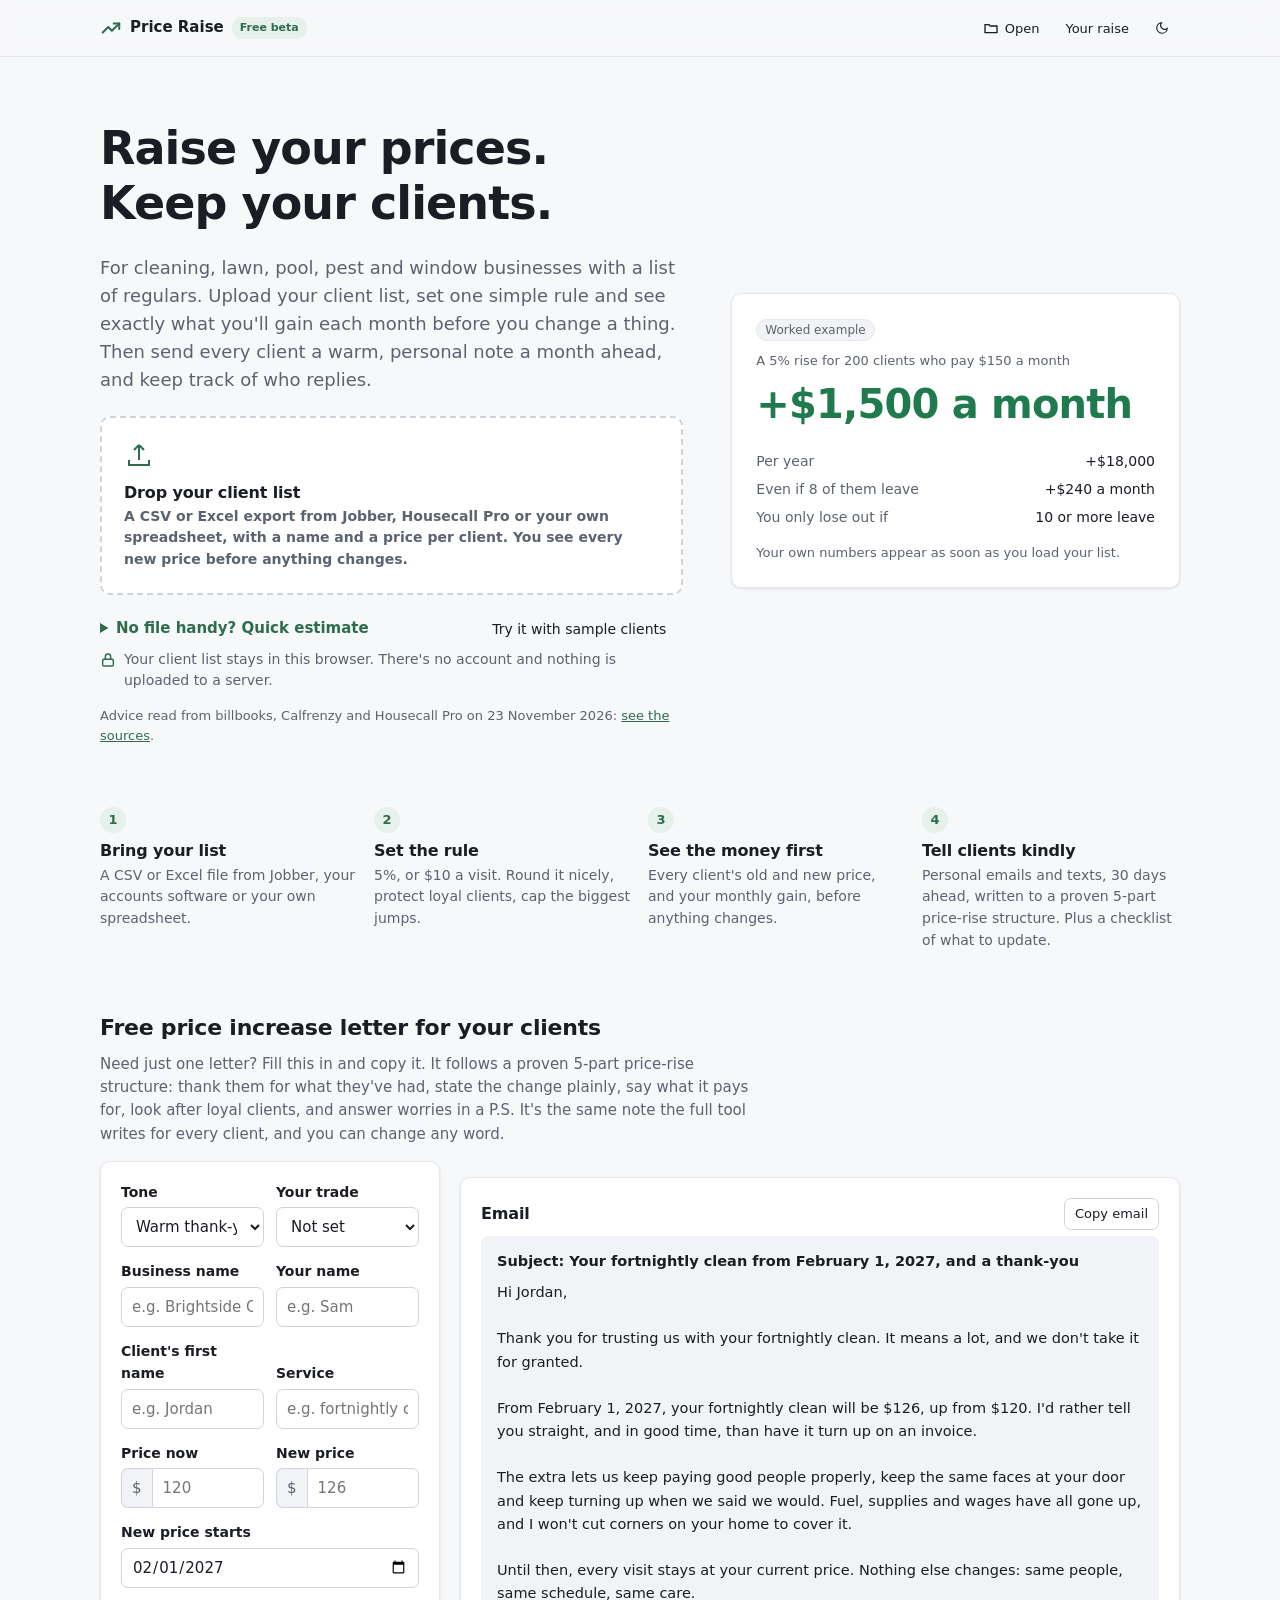
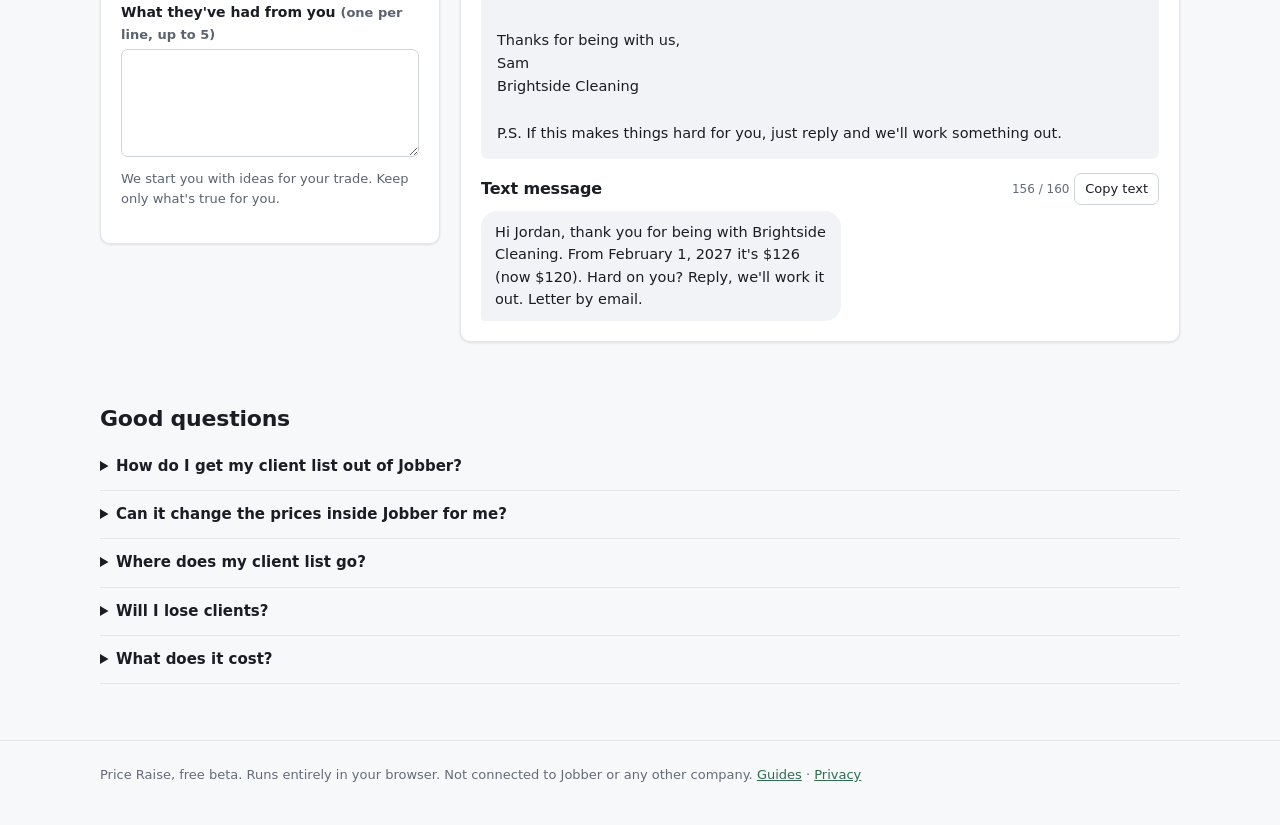
==== commit f54265f8: "Publish Price Raise (built 2026-11-23)" ====
--- a/index.html
+++ b/index.html
@@ -68,6 +68,7 @@
         </div>
         <p class="privacy"><svg width="16" height="16" viewBox="0 0 24 24" fill="none" stroke="currentColor" stroke-width="2.2" aria-hidden="true"><rect x="4" y="11" width="16" height="10" rx="2"/><path d="M8 11V7a4 4 0 018 0v4"/></svg>
           <span>Your client list stays in this browser. There's no account and nothing is uploaded to a server.</span></p>
+        <p class="small muted rules-read">Advice read from billbooks, Calfrenzy and Housecall Pro on 23 November 2026: <a href="guides/tell-clients-about-price-increase.html#sources">see the sources</a>.</p>
       </div>
       <div class="card promise" aria-label="Worked example">
         <span class="chip">Worked example</span>
